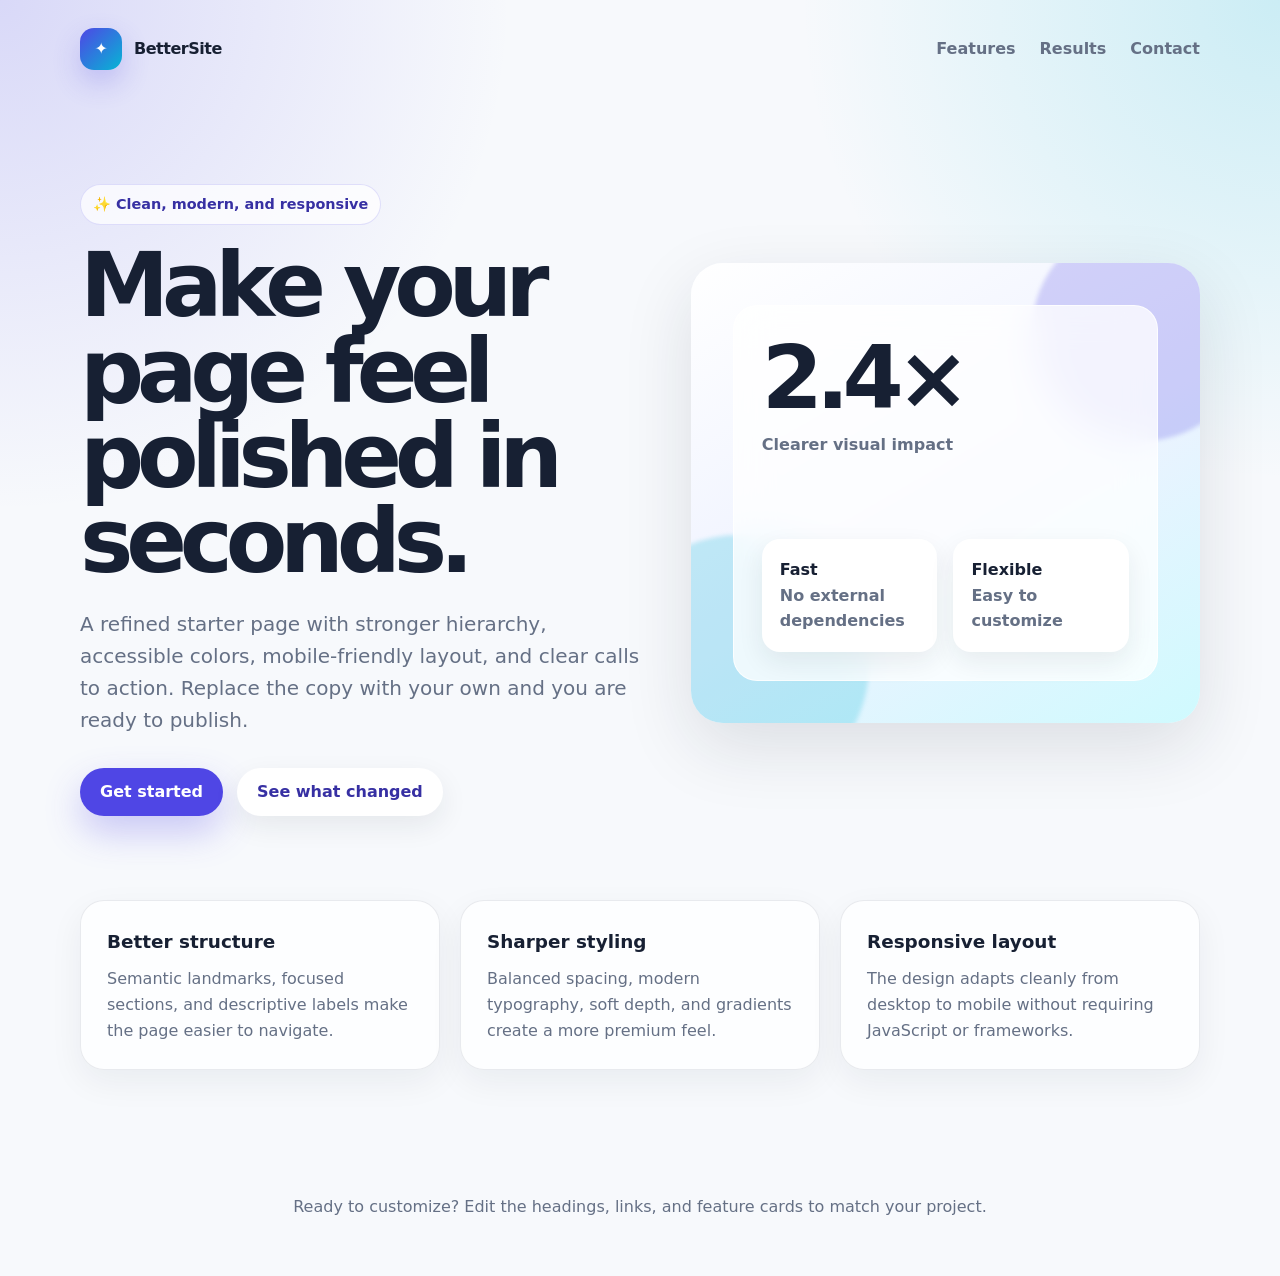
==== index.html @ f24fa5bf "Add polished landing page" ====
<!doctype html>
<html lang="en">
<head>
  <meta charset="utf-8" />
  <meta name="viewport" content="width=device-width, initial-scale=1" />
  <meta name="description" content="A polished, responsive landing page template with clear calls to action and accessible design." />
  <title>Better Landing Page</title>
  <style>
    :root {
      color-scheme: light;
      --bg: #f7f9fc;
      --surface: #ffffff;
      --text: #172033;
      --muted: #657085;
      --primary: #4f46e5;
      --primary-dark: #3730a3;
      --accent: #06b6d4;
      --ring: rgba(79, 70, 229, 0.28);
      --shadow: 0 24px 70px rgba(23, 32, 51, 0.12);
      --radius: 24px;
      font-family: Inter, ui-sans-serif, system-ui, -apple-system, BlinkMacSystemFont, "Segoe UI", sans-serif;
    }

    * {
      box-sizing: border-box;
    }

    body {
      margin: 0;
      min-height: 100vh;
      background:
        radial-gradient(circle at top left, rgba(79, 70, 229, 0.18), transparent 32rem),
        radial-gradient(circle at top right, rgba(6, 182, 212, 0.18), transparent 30rem),
        var(--bg);
      color: var(--text);
      line-height: 1.6;
    }

    a {
      color: inherit;
      text-decoration: none;
    }

    .page {
      width: min(1120px, calc(100% - 32px));
      margin: 0 auto;
    }

    header {
      display: flex;
      align-items: center;
      justify-content: space-between;
      padding: 28px 0;
    }

    .brand {
      display: inline-flex;
      align-items: center;
      gap: 12px;
      font-weight: 800;
      letter-spacing: -0.03em;
    }

    .logo {
      display: grid;
      width: 42px;
      height: 42px;
      place-items: center;
      border-radius: 14px;
      background: linear-gradient(135deg, var(--primary), var(--accent));
      color: white;
      box-shadow: 0 12px 28px rgba(79, 70, 229, 0.24);
    }

    nav {
      display: flex;
      align-items: center;
      gap: 24px;
      color: var(--muted);
      font-weight: 600;
    }

    nav a:hover,
    nav a:focus-visible {
      color: var(--primary);
    }

    .hero {
      display: grid;
      grid-template-columns: minmax(0, 1.05fr) minmax(300px, 0.95fr);
      gap: 48px;
      align-items: center;
      padding: 72px 0 56px;
    }

    .eyebrow {
      display: inline-flex;
      align-items: center;
      gap: 8px;
      margin-bottom: 18px;
      padding: 8px 12px;
      border: 1px solid rgba(79, 70, 229, 0.16);
      border-radius: 999px;
      background: rgba(255, 255, 255, 0.72);
      color: var(--primary-dark);
      font-size: 0.9rem;
      font-weight: 700;
    }

    h1 {
      margin: 0;
      max-width: 780px;
      font-size: clamp(2.7rem, 7vw, 5.8rem);
      line-height: 0.95;
      letter-spacing: -0.08em;
    }

    .lead {
      max-width: 640px;
      margin: 24px 0 0;
      color: var(--muted);
      font-size: clamp(1.05rem, 2vw, 1.25rem);
    }

    .actions {
      display: flex;
      flex-wrap: wrap;
      gap: 14px;
      margin-top: 32px;
    }

    .button {
      display: inline-flex;
      align-items: center;
      justify-content: center;
      min-height: 48px;
      padding: 0 20px;
      border-radius: 999px;
      font-weight: 800;
      transition: transform 160ms ease, box-shadow 160ms ease, background 160ms ease;
    }

    .button:hover,
    .button:focus-visible {
      transform: translateY(-2px);
      outline: 4px solid var(--ring);
    }

    .primary {
      background: var(--primary);
      color: white;
      box-shadow: 0 16px 36px rgba(79, 70, 229, 0.28);
    }

    .secondary {
      background: var(--surface);
      color: var(--primary-dark);
      box-shadow: 0 10px 28px rgba(23, 32, 51, 0.08);
    }

    .showcase {
      position: relative;
      min-height: 460px;
      border-radius: calc(var(--radius) + 8px);
      background: linear-gradient(150deg, #ffffff 0%, #eef2ff 52%, #cffafe 100%);
      box-shadow: var(--shadow);
      overflow: hidden;
    }

    .showcase::before,
    .showcase::after {
      position: absolute;
      content: "";
      border-radius: 999px;
      filter: blur(2px);
    }

    .showcase::before {
      width: 220px;
      height: 220px;
      right: -52px;
      top: -42px;
      background: rgba(79, 70, 229, 0.22);
    }

    .showcase::after {
      width: 260px;
      height: 260px;
      left: -82px;
      bottom: -72px;
      background: rgba(6, 182, 212, 0.22);
    }

    .card {
      position: absolute;
      inset: 42px;
      z-index: 1;
      display: grid;
      align-content: space-between;
      padding: 28px;
      border: 1px solid rgba(255, 255, 255, 0.75);
      border-radius: var(--radius);
      background: rgba(255, 255, 255, 0.76);
      backdrop-filter: blur(18px);
    }

    .metric {
      display: grid;
      gap: 10px;
    }

    .metric strong {
      font-size: clamp(3rem, 8vw, 5.5rem);
      line-height: 1;
      letter-spacing: -0.08em;
    }

    .metric span,
    .mini-card span {
      color: var(--muted);
      font-weight: 700;
    }

    .mini-grid {
      display: grid;
      grid-template-columns: repeat(2, minmax(0, 1fr));
      gap: 16px;
    }

    .mini-card {
      padding: 18px;
      border-radius: 18px;
      background: white;
      box-shadow: 0 10px 26px rgba(23, 32, 51, 0.08);
    }

    .features {
      display: grid;
      grid-template-columns: repeat(3, minmax(0, 1fr));
      gap: 20px;
      padding: 28px 0 80px;
    }

    .feature {
      padding: 26px;
      border: 1px solid rgba(101, 112, 133, 0.14);
      border-radius: var(--radius);
      background: rgba(255, 255, 255, 0.78);
      box-shadow: 0 12px 34px rgba(23, 32, 51, 0.06);
    }

    .feature h2 {
      margin: 0 0 10px;
      font-size: 1.15rem;
    }

    .feature p {
      margin: 0;
      color: var(--muted);
    }

    footer {
      padding: 28px 0 40px;
      color: var(--muted);
      text-align: center;
    }

    @media (max-width: 820px) {
      header,
      nav,
      .actions {
        align-items: flex-start;
      }

      header,
      nav {
        flex-direction: column;
      }

      .hero,
      .features {
        grid-template-columns: 1fr;
      }

      .hero {
        padding-top: 44px;
      }

      .showcase {
        min-height: 380px;
      }
    }

    @media (max-width: 520px) {
      .page {
        width: min(100% - 24px, 1120px);
      }

      .card {
        inset: 18px;
        padding: 20px;
      }

      .mini-grid {
        grid-template-columns: 1fr;
      }
    }
  </style>
</head>
<body>
  <div class="page">
    <header aria-label="Site header">
      <a class="brand" href="#" aria-label="Better landing page home">
        <span class="logo" aria-hidden="true">✦</span>
        <span>BetterSite</span>
      </a>
      <nav aria-label="Primary navigation">
        <a href="#features">Features</a>
        <a href="#results">Results</a>
        <a href="#contact">Contact</a>
      </nav>
    </header>

    <main>
      <section class="hero" aria-labelledby="hero-title">
        <div>
          <p class="eyebrow">✨ Clean, modern, and responsive</p>
          <h1 id="hero-title">Make your page feel polished in seconds.</h1>
          <p class="lead">
            A refined starter page with stronger hierarchy, accessible colors, mobile-friendly layout,
            and clear calls to action. Replace the copy with your own and you are ready to publish.
          </p>
          <div class="actions">
            <a class="button primary" href="#contact">Get started</a>
            <a class="button secondary" href="#features">See what changed</a>
          </div>
        </div>

        <aside class="showcase" id="results" aria-label="Example results dashboard">
          <div class="card">
            <div class="metric">
              <strong>2.4×</strong>
              <span>Clearer visual impact</span>
            </div>
            <div class="mini-grid">
              <div class="mini-card">
                <strong>Fast</strong><br />
                <span>No external dependencies</span>
              </div>
              <div class="mini-card">
                <strong>Flexible</strong><br />
                <span>Easy to customize</span>
              </div>
            </div>
          </div>
        </aside>
      </section>

      <section class="features" id="features" aria-label="Page improvements">
        <article class="feature">
          <h2>Better structure</h2>
          <p>Semantic landmarks, focused sections, and descriptive labels make the page easier to navigate.</p>
        </article>
        <article class="feature">
          <h2>Sharper styling</h2>
          <p>Balanced spacing, modern typography, soft depth, and gradients create a more premium feel.</p>
        </article>
        <article class="feature">
          <h2>Responsive layout</h2>
          <p>The design adapts cleanly from desktop to mobile without requiring JavaScript or frameworks.</p>
        </article>
      </section>
    </main>

    <footer id="contact">
      <p>Ready to customize? Edit the headings, links, and feature cards to match your project.</p>
    </footer>
  </div>
</body>
</html>
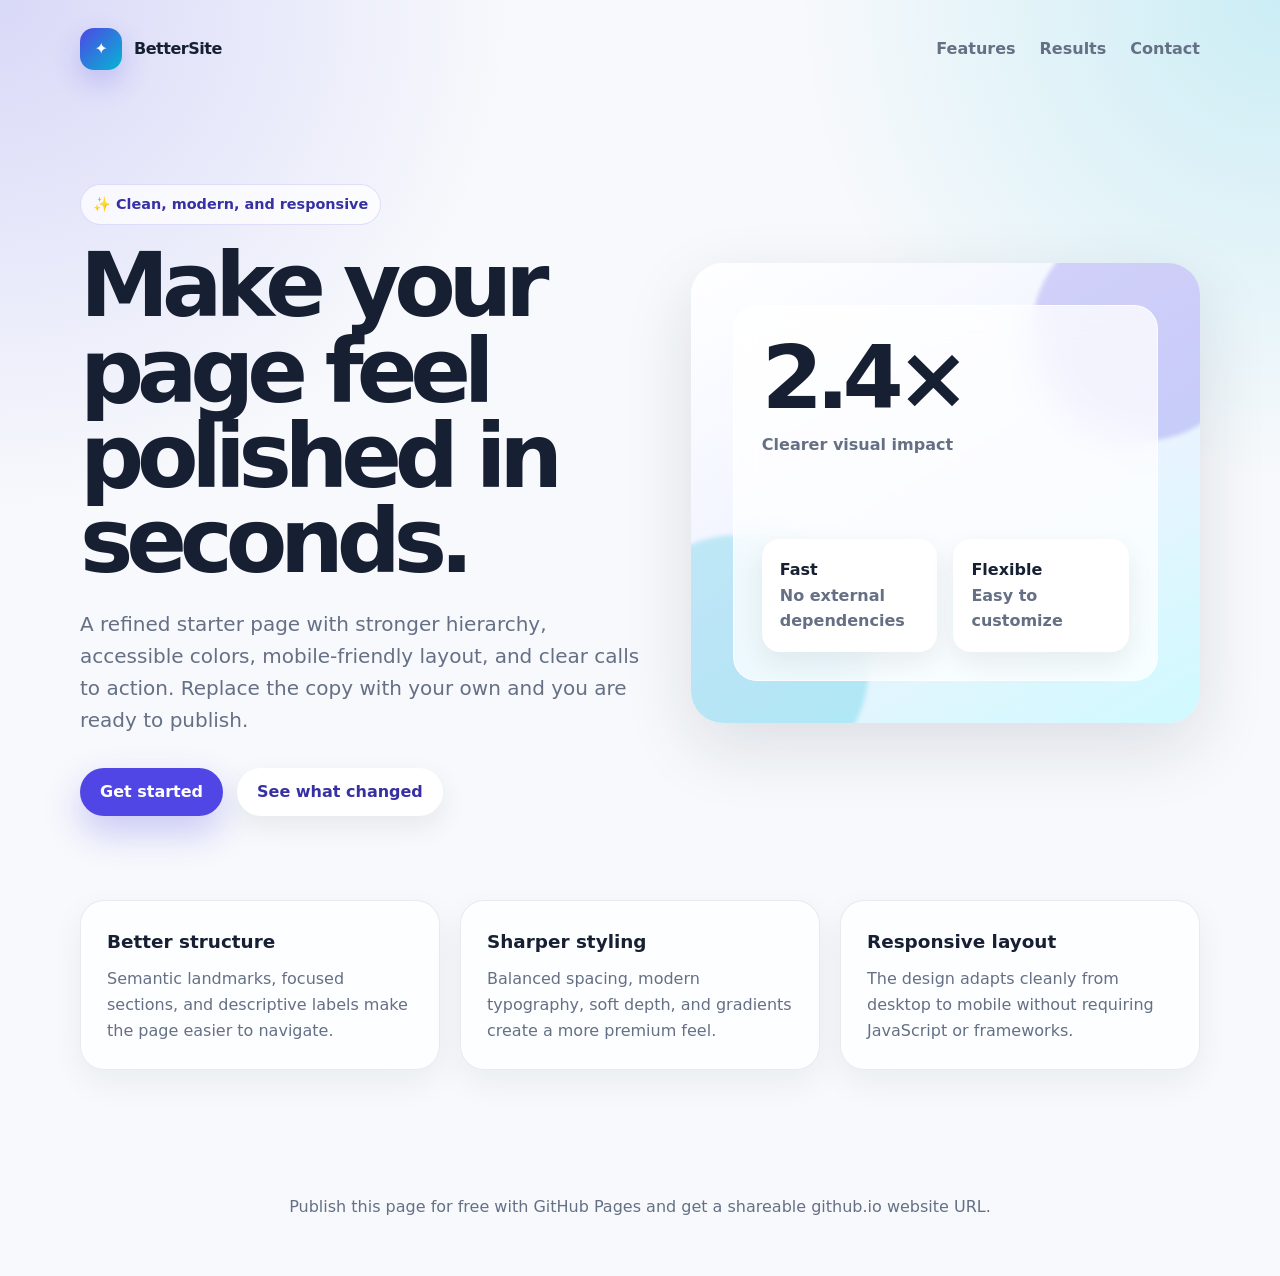
==== commit 7e967627: "Document free website publishing" ====
--- a/index.html
+++ b/index.html
@@ -373,7 +373,7 @@
     </main>
 
     <footer id="contact">
-      <p>Ready to customize? Edit the headings, links, and feature cards to match your project.</p>
+      <p>Publish this page for free with GitHub Pages and get a shareable github.io website URL.</p>
     </footer>
   </div>
 </body>
